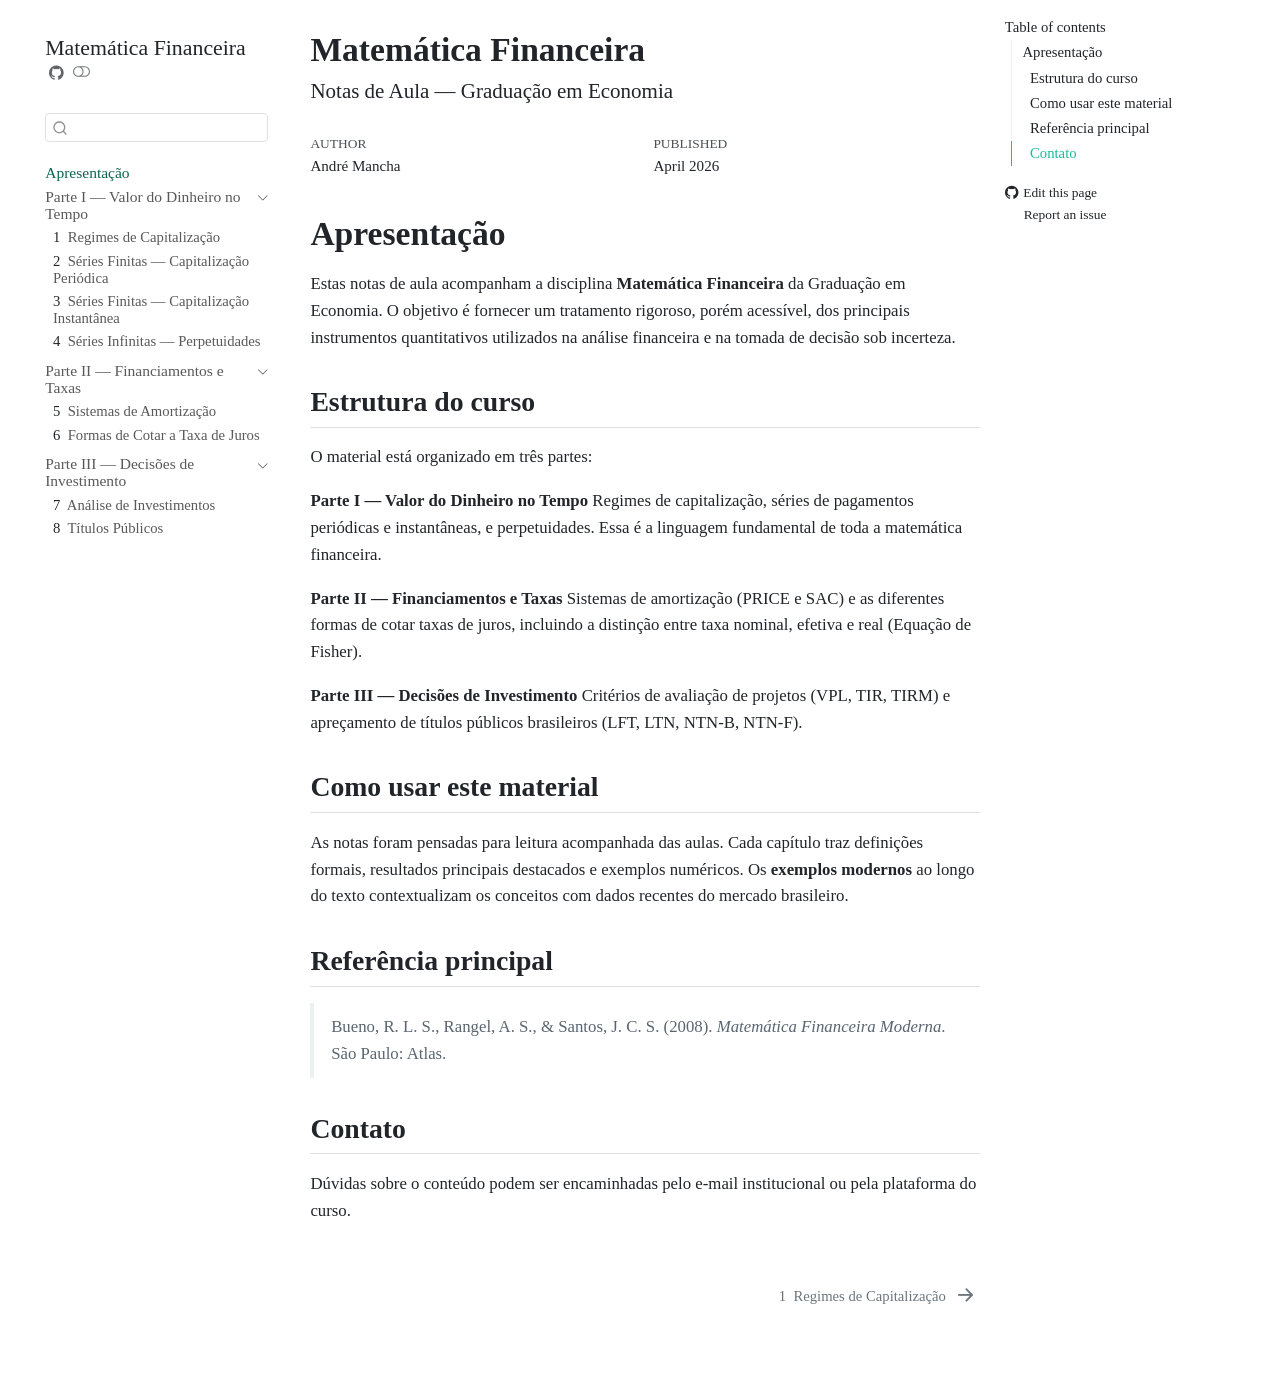
==== index.html @ 09c65462 "Built site for gh-pages" ====
<!DOCTYPE html>
<html xmlns="http://www.w3.org/1999/xhtml" lang="en" xml:lang="en"><head>

<meta charset="utf-8">
<meta name="generator" content="quarto-1.9.37">

<meta name="viewport" content="width=device-width, initial-scale=1.0, user-scalable=yes">

<meta name="author" content="André Mancha">

<title>Matemática Financeira</title>
<style>
/* Default styles provided by pandoc.
** See https://pandoc.org/MANUAL.html#variables-for-html for config info.
*/
code{white-space: pre-wrap;}
span.smallcaps{font-variant: small-caps;}
div.columns{display: flex; gap: min(4vw, 1.5em);}
div.column{flex: auto; overflow-x: auto;}
div.hanging-indent{margin-left: 1.5em; text-indent: -1.5em;}
ul.task-list{list-style: none;}
ul.task-list li input[type="checkbox"] {
  width: 0.8em;
  margin: 0 0.8em 0.2em -1em; /* quarto-specific, see https://github.com/quarto-dev/quarto-cli/issues/4556 */ 
  vertical-align: middle;
}
</style>


<script src="site_libs/quarto-nav/quarto-nav.js"></script>
<script src="site_libs/quarto-nav/headroom.min.js"></script>
<script src="site_libs/clipboard/clipboard.min.js"></script>
<script src="site_libs/quarto-search/autocomplete.umd.js"></script>
<script src="site_libs/quarto-search/fuse.min.js"></script>
<script src="site_libs/quarto-search/quarto-search.js"></script>
<meta name="quarto:offset" content="./">
<link href="./cap01.html" rel="next">
<script src="site_libs/quarto-html/quarto.js" type="module"></script>
<script src="site_libs/quarto-html/tabsets/tabsets.js" type="module"></script>
<script src="site_libs/quarto-html/popper.min.js"></script>
<script src="site_libs/quarto-html/tippy.umd.min.js"></script>
<script src="site_libs/quarto-html/anchor.min.js"></script>
<link href="site_libs/quarto-html/tippy.css" rel="stylesheet">
<link href="site_libs/quarto-html/quarto-syntax-highlighting-acf12a64177840b8d86f2d4f01b2e9fb.css" rel="stylesheet" class="quarto-color-scheme" id="quarto-text-highlighting-styles">
<link href="site_libs/quarto-html/quarto-syntax-highlighting-dark-23bbe8b5e4efc1e257f6d59dce478b08.css" rel="stylesheet" class="quarto-color-scheme quarto-color-alternate" id="quarto-text-highlighting-styles">
<link href="site_libs/quarto-html/quarto-syntax-highlighting-acf12a64177840b8d86f2d4f01b2e9fb.css" rel="stylesheet" class="quarto-color-scheme-extra" id="quarto-text-highlighting-styles">
<script src="site_libs/bootstrap/bootstrap.min.js"></script>
<link href="site_libs/bootstrap/bootstrap-icons.css" rel="stylesheet">
<link href="site_libs/bootstrap/bootstrap-5e84bfc275a11b50e0d7ebff09d618b5.min.css" rel="stylesheet" append-hash="true" class="quarto-color-scheme" id="quarto-bootstrap" data-mode="light">
<link href="site_libs/bootstrap/bootstrap-dark-033fcdf7c47ae6dba4dd670e3d8864e9.min.css" rel="stylesheet" append-hash="true" class="quarto-color-scheme quarto-color-alternate" id="quarto-bootstrap" data-mode="dark">
<link href="site_libs/bootstrap/bootstrap-5e84bfc275a11b50e0d7ebff09d618b5.min.css" rel="stylesheet" append-hash="true" class="quarto-color-scheme-extra" id="quarto-bootstrap" data-mode="light">
<script id="quarto-search-options" type="application/json">{
  "location": "sidebar",
  "copy-button": false,
  "collapse-after": 3,
  "panel-placement": "start",
  "type": "textbox",
  "limit": 50,
  "keyboard-shortcut": [
    "f",
    "/",
    "s"
  ],
  "show-item-context": false,
  "language": {
    "search-no-results-text": "No results",
    "search-matching-documents-text": "matching documents",
    "search-copy-link-title": "Copy link to search",
    "search-hide-matches-text": "Hide additional matches",
    "search-more-match-text": "more match in this document",
    "search-more-matches-text": "more matches in this document",
    "search-clear-button-title": "Clear",
    "search-text-placeholder": "",
    "search-detached-cancel-button-title": "Cancel",
    "search-submit-button-title": "Submit",
    "search-label": "Search"
  }
}</script>


</head>

<body class="nav-sidebar floating quarto-light"><script id="quarto-html-before-body" type="application/javascript">
    const toggleBodyColorMode = (bsSheetEl) => {
      const mode = bsSheetEl.getAttribute("data-mode");
      const bodyEl = window.document.querySelector("body");
      if (mode === "dark") {
        bodyEl.classList.add("quarto-dark");
        bodyEl.classList.remove("quarto-light");
      } else {
        bodyEl.classList.add("quarto-light");
        bodyEl.classList.remove("quarto-dark");
      }
    }
    const toggleBodyColorPrimary = () => {
      const bsSheetEl = window.document.querySelector("link#quarto-bootstrap:not([rel=disabled-stylesheet])");
      if (bsSheetEl) {
        toggleBodyColorMode(bsSheetEl);
      }
    }
    const setColorSchemeToggle = (alternate) => {
      const toggles = window.document.querySelectorAll('.quarto-color-scheme-toggle');
      for (let i=0; i < toggles.length; i++) {
        const toggle = toggles[i];
        if (toggle) {
          if (alternate) {
            toggle.classList.add("alternate");
          } else {
            toggle.classList.remove("alternate");
          }
        }
      }
    };
    const toggleColorMode = (alternate) => {
      // Switch the stylesheets
      const primaryStylesheets = window.document.querySelectorAll('link.quarto-color-scheme:not(.quarto-color-alternate)');
      const alternateStylesheets = window.document.querySelectorAll('link.quarto-color-scheme.quarto-color-alternate');
      manageTransitions('#quarto-margin-sidebar .nav-link', false);
      if (alternate) {
        // note: dark is layered on light, we don't disable primary!
        enableStylesheet(alternateStylesheets);
        for (const sheetNode of alternateStylesheets) {
          if (sheetNode.id === "quarto-bootstrap") {
            toggleBodyColorMode(sheetNode);
          }
        }
      } else {
        disableStylesheet(alternateStylesheets);
        enableStylesheet(primaryStylesheets)
        toggleBodyColorPrimary();
      }
      manageTransitions('#quarto-margin-sidebar .nav-link', true);
      // Switch the toggles
      setColorSchemeToggle(alternate)
      // Hack to workaround the fact that safari doesn't
      // properly recolor the scrollbar when toggling (#1455)
      if (navigator.userAgent.indexOf('Safari') > 0 && navigator.userAgent.indexOf('Chrome') == -1) {
        manageTransitions("body", false);
        window.scrollTo(0, 1);
        setTimeout(() => {
          window.scrollTo(0, 0);
          manageTransitions("body", true);
        }, 40);
      }
    }
    const disableStylesheet = (stylesheets) => {
      for (let i=0; i < stylesheets.length; i++) {
        const stylesheet = stylesheets[i];
        stylesheet.rel = 'disabled-stylesheet';
      }
    }
    const enableStylesheet = (stylesheets) => {
      for (let i=0; i < stylesheets.length; i++) {
        const stylesheet = stylesheets[i];
        if(stylesheet.rel !== 'stylesheet') { // for Chrome, which will still FOUC without this check
          stylesheet.rel = 'stylesheet';
        }
      }
    }
    const manageTransitions = (selector, allowTransitions) => {
      const els = window.document.querySelectorAll(selector);
      for (let i=0; i < els.length; i++) {
        const el = els[i];
        if (allowTransitions) {
          el.classList.remove('notransition');
        } else {
          el.classList.add('notransition');
        }
      }
    }
    const isFileUrl = () => {
      return window.location.protocol === 'file:';
    }
    const hasAlternateSentinel = () => {
      let styleSentinel = getColorSchemeSentinel();
      if (styleSentinel !== null) {
        return styleSentinel === "alternate";
      } else {
        return false;
      }
    }
    const setStyleSentinel = (alternate) => {
      const value = alternate ? "alternate" : "default";
      if (!isFileUrl()) {
        window.localStorage.setItem("quarto-color-scheme", value);
      } else {
        localAlternateSentinel = value;
      }
    }
    const getColorSchemeSentinel = () => {
      if (!isFileUrl()) {
        const storageValue = window.localStorage.getItem("quarto-color-scheme");
        return storageValue != null ? storageValue : localAlternateSentinel;
      } else {
        return localAlternateSentinel;
      }
    }
    const toggleGiscusIfUsed = (isAlternate, darkModeDefault) => {
      const baseTheme = document.querySelector('#giscus-base-theme')?.value ?? 'light';
      const alternateTheme = document.querySelector('#giscus-alt-theme')?.value ?? 'dark';
      let newTheme = '';
      if(authorPrefersDark) {
        newTheme = isAlternate ? baseTheme : alternateTheme;
      } else {
        newTheme = isAlternate ? alternateTheme : baseTheme;
      }
      const changeGiscusTheme = () => {
        // From: https://github.com/giscus/giscus/issues/336
        const sendMessage = (message) => {
          const iframe = document.querySelector('iframe.giscus-frame');
          if (!iframe) return;
          iframe.contentWindow.postMessage({ giscus: message }, 'https://giscus.app');
        }
        sendMessage({
          setConfig: {
            theme: newTheme
          }
        });
      }
      const isGiscussLoaded = window.document.querySelector('iframe.giscus-frame') !== null;
      if (isGiscussLoaded) {
        changeGiscusTheme();
      }
    };
    const authorPrefersDark = false;
    const darkModeDefault = authorPrefersDark;
      document.querySelector('link#quarto-text-highlighting-styles.quarto-color-scheme-extra').rel = 'disabled-stylesheet';
      document.querySelector('link#quarto-bootstrap.quarto-color-scheme-extra').rel = 'disabled-stylesheet';
    let localAlternateSentinel = darkModeDefault ? 'alternate' : 'default';
    // Dark / light mode switch
    window.quartoToggleColorScheme = () => {
      // Read the current dark / light value
      let toAlternate = !hasAlternateSentinel();
      toggleColorMode(toAlternate);
      setStyleSentinel(toAlternate);
      toggleGiscusIfUsed(toAlternate, darkModeDefault);
      window.dispatchEvent(new Event('resize'));
    };
    // Switch to dark mode if need be
    if (hasAlternateSentinel()) {
      toggleColorMode(true);
    } else {
      toggleColorMode(false);
    }
  </script>

<div id="quarto-search-results"></div>
  <header id="quarto-header" class="headroom fixed-top">
  <nav class="quarto-secondary-nav">
    <div class="container-fluid d-flex">
      <button type="button" class="quarto-btn-toggle btn" data-bs-toggle="collapse" role="button" data-bs-target=".quarto-sidebar-collapse-item" aria-controls="quarto-sidebar" aria-expanded="false" aria-label="Toggle sidebar navigation" onclick="if (window.quartoToggleHeadroom) { window.quartoToggleHeadroom(); }">
        <i class="bi bi-layout-text-sidebar-reverse"></i>
      </button>
        <nav class="quarto-page-breadcrumbs" aria-label="breadcrumb"><ol class="breadcrumb"><li class="breadcrumb-item"><a href="./index.html">Apresentação</a></li></ol></nav>
        <a class="flex-grow-1" role="navigation" data-bs-toggle="collapse" data-bs-target=".quarto-sidebar-collapse-item" aria-controls="quarto-sidebar" aria-expanded="false" aria-label="Toggle sidebar navigation" onclick="if (window.quartoToggleHeadroom) { window.quartoToggleHeadroom(); }">      
        </a>
      <button type="button" class="btn quarto-search-button" aria-label="Search" onclick="window.quartoOpenSearch();">
        <i class="bi bi-search"></i>
      </button>
    </div>
  </nav>
</header>
<!-- content -->
<div id="quarto-content" class="quarto-container page-columns page-rows-contents page-layout-article">
<!-- sidebar -->
  <nav id="quarto-sidebar" class="sidebar collapse collapse-horizontal quarto-sidebar-collapse-item sidebar-navigation floating overflow-auto">
    <div class="pt-lg-2 mt-2 text-left sidebar-header">
    <div class="sidebar-title mb-0 py-0">
      <a href="./">Matemática Financeira</a> 
        <div class="sidebar-tools-main">
    <a href="https://github.com/andre-mancha/MatFin" title="Source Code" class="quarto-navigation-tool px-1" aria-label="Source Code"><i class="bi bi-github"></i></a>
  <a href="" class="quarto-color-scheme-toggle quarto-navigation-tool  px-1" onclick="window.quartoToggleColorScheme(); return false;" title="Toggle dark mode"><i class="bi"></i></a>
</div>
    </div>
      </div>
        <div class="mt-2 flex-shrink-0 align-items-center">
        <div class="sidebar-search">
        <div id="quarto-search" class="" title="Search"></div>
        </div>
        </div>
    <div class="sidebar-menu-container"> 
    <ul class="list-unstyled mt-1">
        <li class="sidebar-item">
  <div class="sidebar-item-container"> 
  <a href="./index.html" class="sidebar-item-text sidebar-link active">
 <span class="menu-text">Apresentação</span></a>
  </div>
</li>
        <li class="sidebar-item sidebar-item-section">
      <div class="sidebar-item-container"> 
            <a class="sidebar-item-text sidebar-link text-start" data-bs-toggle="collapse" data-bs-target="#quarto-sidebar-section-1" role="navigation" aria-expanded="true">
 <span class="menu-text">Parte I — Valor do Dinheiro no Tempo</span></a>
          <a class="sidebar-item-toggle text-start" data-bs-toggle="collapse" data-bs-target="#quarto-sidebar-section-1" role="navigation" aria-expanded="true" aria-label="Toggle section">
            <i class="bi bi-chevron-right ms-2"></i>
          </a> 
      </div>
      <ul id="quarto-sidebar-section-1" class="collapse list-unstyled sidebar-section depth1 show">  
          <li class="sidebar-item">
  <div class="sidebar-item-container"> 
  <a href="./cap01.html" class="sidebar-item-text sidebar-link">
 <span class="menu-text"><span class="chapter-number">1</span>&nbsp; <span class="chapter-title">Regimes de Capitalização</span></span></a>
  </div>
</li>
          <li class="sidebar-item">
  <div class="sidebar-item-container"> 
  <a href="./cap02.html" class="sidebar-item-text sidebar-link">
 <span class="menu-text"><span class="chapter-number">2</span>&nbsp; <span class="chapter-title">Séries Finitas — Capitalização Periódica</span></span></a>
  </div>
</li>
          <li class="sidebar-item">
  <div class="sidebar-item-container"> 
  <a href="./cap03.html" class="sidebar-item-text sidebar-link">
 <span class="menu-text"><span class="chapter-number">3</span>&nbsp; <span class="chapter-title">Séries Finitas — Capitalização Instantânea</span></span></a>
  </div>
</li>
          <li class="sidebar-item">
  <div class="sidebar-item-container"> 
  <a href="./cap04.html" class="sidebar-item-text sidebar-link">
 <span class="menu-text"><span class="chapter-number">4</span>&nbsp; <span class="chapter-title">Séries Infinitas — Perpetuidades</span></span></a>
  </div>
</li>
      </ul>
  </li>
        <li class="sidebar-item sidebar-item-section">
      <div class="sidebar-item-container"> 
            <a class="sidebar-item-text sidebar-link text-start" data-bs-toggle="collapse" data-bs-target="#quarto-sidebar-section-2" role="navigation" aria-expanded="true">
 <span class="menu-text">Parte II — Financiamentos e Taxas</span></a>
          <a class="sidebar-item-toggle text-start" data-bs-toggle="collapse" data-bs-target="#quarto-sidebar-section-2" role="navigation" aria-expanded="true" aria-label="Toggle section">
            <i class="bi bi-chevron-right ms-2"></i>
          </a> 
      </div>
      <ul id="quarto-sidebar-section-2" class="collapse list-unstyled sidebar-section depth1 show">  
          <li class="sidebar-item">
  <div class="sidebar-item-container"> 
  <a href="./cap05.html" class="sidebar-item-text sidebar-link">
 <span class="menu-text"><span class="chapter-number">5</span>&nbsp; <span class="chapter-title">Sistemas de Amortização</span></span></a>
  </div>
</li>
          <li class="sidebar-item">
  <div class="sidebar-item-container"> 
  <a href="./cap06.html" class="sidebar-item-text sidebar-link">
 <span class="menu-text"><span class="chapter-number">6</span>&nbsp; <span class="chapter-title">Formas de Cotar a Taxa de Juros</span></span></a>
  </div>
</li>
      </ul>
  </li>
        <li class="sidebar-item sidebar-item-section">
      <div class="sidebar-item-container"> 
            <a class="sidebar-item-text sidebar-link text-start" data-bs-toggle="collapse" data-bs-target="#quarto-sidebar-section-3" role="navigation" aria-expanded="true">
 <span class="menu-text">Parte III — Decisões de Investimento</span></a>
          <a class="sidebar-item-toggle text-start" data-bs-toggle="collapse" data-bs-target="#quarto-sidebar-section-3" role="navigation" aria-expanded="true" aria-label="Toggle section">
            <i class="bi bi-chevron-right ms-2"></i>
          </a> 
      </div>
      <ul id="quarto-sidebar-section-3" class="collapse list-unstyled sidebar-section depth1 show">  
          <li class="sidebar-item">
  <div class="sidebar-item-container"> 
  <a href="./cap07.html" class="sidebar-item-text sidebar-link">
 <span class="menu-text"><span class="chapter-number">7</span>&nbsp; <span class="chapter-title">Análise de Investimentos</span></span></a>
  </div>
</li>
          <li class="sidebar-item">
  <div class="sidebar-item-container"> 
  <a href="./cap08.html" class="sidebar-item-text sidebar-link">
 <span class="menu-text"><span class="chapter-number">8</span>&nbsp; <span class="chapter-title">Títulos Públicos</span></span></a>
  </div>
</li>
      </ul>
  </li>
    </ul>
    </div>
</nav>
<div id="quarto-sidebar-glass" class="quarto-sidebar-collapse-item" data-bs-toggle="collapse" data-bs-target=".quarto-sidebar-collapse-item"></div>
<!-- margin-sidebar -->
    <div id="quarto-margin-sidebar" class="sidebar margin-sidebar">
        <nav id="TOC" role="doc-toc" class="toc-active">
    <h2 id="toc-title">Table of contents</h2>
   
  <ul>
  <li><a href="#apresentação" id="toc-apresentação" class="nav-link active" data-scroll-target="#apresentação">Apresentação</a>
  <ul class="collapse">
  <li><a href="#estrutura-do-curso" id="toc-estrutura-do-curso" class="nav-link" data-scroll-target="#estrutura-do-curso">Estrutura do curso</a></li>
  <li><a href="#como-usar-este-material" id="toc-como-usar-este-material" class="nav-link" data-scroll-target="#como-usar-este-material">Como usar este material</a></li>
  <li><a href="#referência-principal" id="toc-referência-principal" class="nav-link" data-scroll-target="#referência-principal">Referência principal</a></li>
  <li><a href="#contato" id="toc-contato" class="nav-link" data-scroll-target="#contato">Contato</a></li>
  </ul></li>
  </ul>
<div class="toc-actions"><ul><li><a href="https://github.com/andre-mancha/MatFin/edit/main/index.qmd" class="toc-action"><i class="bi bi-github"></i>Edit this page</a></li><li><a href="https://github.com/andre-mancha/MatFin/issues/new" class="toc-action"><i class="bi empty"></i>Report an issue</a></li></ul></div></nav>
    </div>
<!-- main -->
<main class="content" id="quarto-document-content">


<header id="title-block-header" class="quarto-title-block default">
<div class="quarto-title">
<h1 class="title">Matemática Financeira</h1>
<p class="subtitle lead">Notas de Aula — Graduação em Economia</p>
</div>



<div class="quarto-title-meta">

    <div>
    <div class="quarto-title-meta-heading">Author</div>
    <div class="quarto-title-meta-contents">
             <p>André Mancha </p>
          </div>
  </div>
    
    <div>
    <div class="quarto-title-meta-heading">Published</div>
    <div class="quarto-title-meta-contents">
      <p class="date">April 2026</p>
    </div>
  </div>
  
    
  </div>
  


</header>


<section id="apresentação" class="level1 unnumbered">
<h1 class="unnumbered">Apresentação</h1>
<p>Estas notas de aula acompanham a disciplina <strong>Matemática Financeira</strong> da Graduação em Economia. O objetivo é fornecer um tratamento rigoroso, porém acessível, dos principais instrumentos quantitativos utilizados na análise financeira e na tomada de decisão sob incerteza.</p>
<section id="estrutura-do-curso" class="level2">
<h2 class="anchored" data-anchor-id="estrutura-do-curso">Estrutura do curso</h2>
<p>O material está organizado em três partes:</p>
<p><strong>Parte I — Valor do Dinheiro no Tempo</strong> Regimes de capitalização, séries de pagamentos periódicas e instantâneas, e perpetuidades. Essa é a linguagem fundamental de toda a matemática financeira.</p>
<p><strong>Parte II — Financiamentos e Taxas</strong> Sistemas de amortização (PRICE e SAC) e as diferentes formas de cotar taxas de juros, incluindo a distinção entre taxa nominal, efetiva e real (Equação de Fisher).</p>
<p><strong>Parte III — Decisões de Investimento</strong> Critérios de avaliação de projetos (VPL, TIR, TIRM) e apreçamento de títulos públicos brasileiros (LFT, LTN, NTN-B, NTN-F).</p>
</section>
<section id="como-usar-este-material" class="level2">
<h2 class="anchored" data-anchor-id="como-usar-este-material">Como usar este material</h2>
<p>As notas foram pensadas para leitura acompanhada das aulas. Cada capítulo traz definições formais, resultados principais destacados e exemplos numéricos. Os <strong>exemplos modernos</strong> ao longo do texto contextualizam os conceitos com dados recentes do mercado brasileiro.</p>
</section>
<section id="referência-principal" class="level2">
<h2 class="anchored" data-anchor-id="referência-principal">Referência principal</h2>
<blockquote class="blockquote">
<p>Bueno, R. L. S., Rangel, A. S., &amp; Santos, J. C. S. (2008). <em>Matemática Financeira Moderna</em>. São Paulo: Atlas.</p>
</blockquote>
</section>
<section id="contato" class="level2">
<h2 class="anchored" data-anchor-id="contato">Contato</h2>
<p>Dúvidas sobre o conteúdo podem ser encaminhadas pelo e-mail institucional ou pela plataforma do curso.</p>


</section>
</section>

</main> <!-- /main -->
<script id="quarto-html-after-body" type="application/javascript">
  window.document.addEventListener("DOMContentLoaded", function (event) {
    // Ensure there is a toggle, if there isn't float one in the top right
    if (window.document.querySelector('.quarto-color-scheme-toggle') === null) {
      const a = window.document.createElement('a');
      a.classList.add('top-right');
      a.classList.add('quarto-color-scheme-toggle');
      a.href = "";
      a.onclick = function() { try { window.quartoToggleColorScheme(); } catch {} return false; };
      const i = window.document.createElement("i");
      i.classList.add('bi');
      a.appendChild(i);
      window.document.body.appendChild(a);
    }
    setColorSchemeToggle(hasAlternateSentinel())
    const icon = "";
    const anchorJS = new window.AnchorJS();
    anchorJS.options = {
      placement: 'right',
      icon: icon
    };
    anchorJS.add('.anchored');
    const isCodeAnnotation = (el) => {
      for (const clz of el.classList) {
        if (clz.startsWith('code-annotation-')) {                     
          return true;
        }
      }
      return false;
    }
    const onCopySuccess = function(e) {
      // button target
      const button = e.trigger;
      // don't keep focus
      button.blur();
      // flash "checked"
      button.classList.add('code-copy-button-checked');
      var currentTitle = button.getAttribute("title");
      button.setAttribute("title", "Copied!");
      let tooltip;
      if (window.bootstrap) {
        button.setAttribute("data-bs-toggle", "tooltip");
        button.setAttribute("data-bs-placement", "left");
        button.setAttribute("data-bs-title", "Copied!");
        tooltip = new bootstrap.Tooltip(button, 
          { trigger: "manual", 
            customClass: "code-copy-button-tooltip",
            offset: [0, -8]});
        tooltip.show();    
      }
      setTimeout(function() {
        if (tooltip) {
          tooltip.hide();
          button.removeAttribute("data-bs-title");
          button.removeAttribute("data-bs-toggle");
          button.removeAttribute("data-bs-placement");
        }
        button.setAttribute("title", currentTitle);
        button.classList.remove('code-copy-button-checked');
      }, 1000);
      // clear code selection
      e.clearSelection();
    }
    const getTextToCopy = function(trigger) {
      const outerScaffold = trigger.parentElement.cloneNode(true);
      const codeEl = outerScaffold.querySelector('code');
      for (const childEl of codeEl.children) {
        if (isCodeAnnotation(childEl)) {
          childEl.remove();
        }
      }
      return codeEl.innerText;
    }
    const clipboard = new window.ClipboardJS('.code-copy-button:not([data-in-quarto-modal])', {
      text: getTextToCopy
    });
    clipboard.on('success', onCopySuccess);
    if (window.document.getElementById('quarto-embedded-source-code-modal')) {
      const clipboardModal = new window.ClipboardJS('.code-copy-button[data-in-quarto-modal]', {
        text: getTextToCopy,
        container: window.document.getElementById('quarto-embedded-source-code-modal')
      });
      clipboardModal.on('success', onCopySuccess);
    }
      var localhostRegex = new RegExp(/^(?:http|https):\/\/localhost\:?[0-9]*\//);
      var mailtoRegex = new RegExp(/^mailto:/);
        var filterRegex = new RegExp('/' + window.location.host + '/');
      var isInternal = (href) => {
          return filterRegex.test(href) || localhostRegex.test(href) || mailtoRegex.test(href);
      }
      // Inspect non-navigation links and adorn them if external
     var links = window.document.querySelectorAll('a[href]:not(.nav-link):not(.navbar-brand):not(.toc-action):not(.sidebar-link):not(.sidebar-item-toggle):not(.pagination-link):not(.no-external):not([aria-hidden]):not(.dropdown-item):not(.quarto-navigation-tool):not(.about-link)');
      for (var i=0; i<links.length; i++) {
        const link = links[i];
        if (!isInternal(link.href)) {
          // undo the damage that might have been done by quarto-nav.js in the case of
          // links that we want to consider external
          if (link.dataset.originalHref !== undefined) {
            link.href = link.dataset.originalHref;
          }
        }
      }
    function tippyHover(el, contentFn, onTriggerFn, onUntriggerFn) {
      const config = {
        allowHTML: true,
        maxWidth: 500,
        delay: 100,
        arrow: false,
        appendTo: function(el) {
            return el.parentElement;
        },
        interactive: true,
        interactiveBorder: 10,
        theme: 'quarto',
        placement: 'bottom-start',
      };
      if (contentFn) {
        config.content = contentFn;
      }
      if (onTriggerFn) {
        config.onTrigger = onTriggerFn;
      }
      if (onUntriggerFn) {
        config.onUntrigger = onUntriggerFn;
      }
      window.tippy(el, config); 
    }
    const noterefs = window.document.querySelectorAll('a[role="doc-noteref"]');
    for (var i=0; i<noterefs.length; i++) {
      const ref = noterefs[i];
      tippyHover(ref, function() {
        // use id or data attribute instead here
        let href = ref.getAttribute('data-footnote-href') || ref.getAttribute('href');
        try { href = new URL(href).hash; } catch {}
        const id = href.replace(/^#\/?/, "");
        const note = window.document.getElementById(id);
        if (note) {
          return note.innerHTML;
        } else {
          return "";
        }
      });
    }
    const xrefs = window.document.querySelectorAll('a.quarto-xref');
    const processXRef = (id, note) => {
      // Strip column container classes
      const stripColumnClz = (el) => {
        el.classList.remove("page-full", "page-columns");
        if (el.children) {
          for (const child of el.children) {
            stripColumnClz(child);
          }
        }
      }
      stripColumnClz(note)
      if (id === null || id.startsWith('sec-')) {
        // Special case sections, only their first couple elements
        const container = document.createElement("div");
        if (note.children && note.children.length > 2) {
          container.appendChild(note.children[0].cloneNode(true));
          for (let i = 1; i < note.children.length; i++) {
            const child = note.children[i];
            if (child.tagName === "P" && child.innerText === "") {
              continue;
            } else {
              container.appendChild(child.cloneNode(true));
              break;
            }
          }
          if (window.Quarto?.typesetMath) {
            window.Quarto.typesetMath(container);
          }
          return container.innerHTML
        } else {
          if (window.Quarto?.typesetMath) {
            window.Quarto.typesetMath(note);
          }
          return note.innerHTML;
        }
      } else {
        // Remove any anchor links if they are present
        const anchorLink = note.querySelector('a.anchorjs-link');
        if (anchorLink) {
          anchorLink.remove();
        }
        if (window.Quarto?.typesetMath) {
          window.Quarto.typesetMath(note);
        }
        if (note.classList.contains("callout")) {
          return note.outerHTML;
        } else {
          return note.innerHTML;
        }
      }
    }
    for (var i=0; i<xrefs.length; i++) {
      const xref = xrefs[i];
      tippyHover(xref, undefined, function(instance) {
        instance.disable();
        let url = xref.getAttribute('href');
        let hash = undefined; 
        if (url.startsWith('#')) {
          hash = url;
        } else {
          try { hash = new URL(url).hash; } catch {}
        }
        if (hash) {
          const id = hash.replace(/^#\/?/, "");
          const note = window.document.getElementById(id);
          if (note !== null) {
            try {
              const html = processXRef(id, note.cloneNode(true));
              instance.setContent(html);
            } finally {
              instance.enable();
              instance.show();
            }
          } else {
            // See if we can fetch this
            fetch(url.split('#')[0])
            .then(res => res.text())
            .then(html => {
              const parser = new DOMParser();
              const htmlDoc = parser.parseFromString(html, "text/html");
              const note = htmlDoc.getElementById(id);
              if (note !== null) {
                const html = processXRef(id, note);
                instance.setContent(html);
              } 
            }).finally(() => {
              instance.enable();
              instance.show();
            });
          }
        } else {
          // See if we can fetch a full url (with no hash to target)
          // This is a special case and we should probably do some content thinning / targeting
          fetch(url)
          .then(res => res.text())
          .then(html => {
            const parser = new DOMParser();
            const htmlDoc = parser.parseFromString(html, "text/html");
            const note = htmlDoc.querySelector('main.content');
            if (note !== null) {
              // This should only happen for chapter cross references
              // (since there is no id in the URL)
              // remove the first header
              if (note.children.length > 0 && note.children[0].tagName === "HEADER") {
                note.children[0].remove();
              }
              const html = processXRef(null, note);
              instance.setContent(html);
            } 
          }).finally(() => {
            instance.enable();
            instance.show();
          });
        }
      }, function(instance) {
      });
    }
        let selectedAnnoteEl;
        const selectorForAnnotation = ( cell, annotation) => {
          let cellAttr = 'data-code-cell="' + cell + '"';
          let lineAttr = 'data-code-annotation="' +  annotation + '"';
          const selector = 'span[' + cellAttr + '][' + lineAttr + ']';
          return selector;
        }
        const selectCodeLines = (annoteEl) => {
          const doc = window.document;
          const targetCell = annoteEl.getAttribute("data-target-cell");
          const targetAnnotation = annoteEl.getAttribute("data-target-annotation");
          const annoteSpan = window.document.querySelector(selectorForAnnotation(targetCell, targetAnnotation));
          const lines = annoteSpan.getAttribute("data-code-lines").split(",");
          const lineIds = lines.map((line) => {
            return targetCell + "-" + line;
          })
          let top = null;
          let height = null;
          let parent = null;
          if (lineIds.length > 0) {
              //compute the position of the single el (top and bottom and make a div)
              const el = window.document.getElementById(lineIds[0]);
              top = el.offsetTop;
              height = el.offsetHeight;
              parent = el.parentElement.parentElement;
            if (lineIds.length > 1) {
              const lastEl = window.document.getElementById(lineIds[lineIds.length - 1]);
              const bottom = lastEl.offsetTop + lastEl.offsetHeight;
              height = bottom - top;
            }
            if (top !== null && height !== null && parent !== null) {
              // cook up a div (if necessary) and position it 
              let div = window.document.getElementById("code-annotation-line-highlight");
              if (div === null) {
                div = window.document.createElement("div");
                div.setAttribute("id", "code-annotation-line-highlight");
                div.style.position = 'absolute';
                parent.appendChild(div);
              }
              div.style.top = top - 2 + "px";
              div.style.height = height + 4 + "px";
              div.style.left = 0;
              let gutterDiv = window.document.getElementById("code-annotation-line-highlight-gutter");
              if (gutterDiv === null) {
                gutterDiv = window.document.createElement("div");
                gutterDiv.setAttribute("id", "code-annotation-line-highlight-gutter");
                gutterDiv.style.position = 'absolute';
                const codeCell = window.document.getElementById(targetCell);
                const gutter = codeCell.querySelector('.code-annotation-gutter');
                gutter.appendChild(gutterDiv);
              }
              gutterDiv.style.top = top - 2 + "px";
              gutterDiv.style.height = height + 4 + "px";
            }
            selectedAnnoteEl = annoteEl;
          }
        };
        const unselectCodeLines = () => {
          const elementsIds = ["code-annotation-line-highlight", "code-annotation-line-highlight-gutter"];
          elementsIds.forEach((elId) => {
            const div = window.document.getElementById(elId);
            if (div) {
              div.remove();
            }
          });
          selectedAnnoteEl = undefined;
        };
          // Handle positioning of the toggle
      window.addEventListener(
        "resize",
        throttle(() => {
          elRect = undefined;
          if (selectedAnnoteEl) {
            selectCodeLines(selectedAnnoteEl);
          }
        }, 10)
      );
      function throttle(fn, ms) {
      let throttle = false;
      let timer;
        return (...args) => {
          if(!throttle) { // first call gets through
              fn.apply(this, args);
              throttle = true;
          } else { // all the others get throttled
              if(timer) clearTimeout(timer); // cancel #2
              timer = setTimeout(() => {
                fn.apply(this, args);
                timer = throttle = false;
              }, ms);
          }
        };
      }
        // Attach click handler to the DT
        const annoteDls = window.document.querySelectorAll('dt[data-target-cell]');
        for (const annoteDlNode of annoteDls) {
          annoteDlNode.addEventListener('click', (event) => {
            const clickedEl = event.target;
            if (clickedEl !== selectedAnnoteEl) {
              unselectCodeLines();
              const activeEl = window.document.querySelector('dt[data-target-cell].code-annotation-active');
              if (activeEl) {
                activeEl.classList.remove('code-annotation-active');
              }
              selectCodeLines(clickedEl);
              clickedEl.classList.add('code-annotation-active');
            } else {
              // Unselect the line
              unselectCodeLines();
              clickedEl.classList.remove('code-annotation-active');
            }
          });
        }
    const findCites = (el) => {
      const parentEl = el.parentElement;
      if (parentEl) {
        const cites = parentEl.dataset.cites;
        if (cites) {
          return {
            el,
            cites: cites.split(' ')
          };
        } else {
          return findCites(el.parentElement)
        }
      } else {
        return undefined;
      }
    };
    var bibliorefs = window.document.querySelectorAll('a[role="doc-biblioref"]');
    for (var i=0; i<bibliorefs.length; i++) {
      const ref = bibliorefs[i];
      const citeInfo = findCites(ref);
      if (citeInfo) {
        tippyHover(citeInfo.el, function() {
          var popup = window.document.createElement('div');
          citeInfo.cites.forEach(function(cite) {
            var citeDiv = window.document.createElement('div');
            citeDiv.classList.add('hanging-indent');
            citeDiv.classList.add('csl-entry');
            var biblioDiv = window.document.getElementById('ref-' + cite);
            if (biblioDiv) {
              citeDiv.innerHTML = biblioDiv.innerHTML;
            }
            popup.appendChild(citeDiv);
          });
          return popup.innerHTML;
        });
      }
    }
  });
  </script>
<nav class="page-navigation">
  <div class="nav-page nav-page-previous">
  </div>
  <div class="nav-page nav-page-next">
      <a href="./cap01.html" class="pagination-link" aria-label="Regimes de Capitalização">
        <span class="nav-page-text"><span class="chapter-number">1</span>&nbsp; <span class="chapter-title">Regimes de Capitalização</span></span> <i class="bi bi-arrow-right-short"></i>
      </a>
  </div>
</nav>
</div> <!-- /content -->




<footer class="footer"><div class="nav-footer"><div class="nav-footer-center"><div class="toc-actions d-sm-block d-md-none"><ul><li><a href="https://github.com/andre-mancha/MatFin/edit/main/index.qmd" class="toc-action"><i class="bi bi-github"></i>Edit this page</a></li><li><a href="https://github.com/andre-mancha/MatFin/issues/new" class="toc-action"><i class="bi empty"></i>Report an issue</a></li></ul></div></div></div></footer></body></html>
---- site_libs/quarto-html/tippy.css ----
.tippy-box[data-animation=fade][data-state=hidden]{opacity:0}[data-tippy-root]{max-width:calc(100vw - 10px)}.tippy-box{position:relative;background-color:#333;color:#fff;border-radius:4px;font-size:14px;line-height:1.4;white-space:normal;outline:0;transition-property:transform,visibility,opacity}.tippy-box[data-placement^=top]>.tippy-arrow{bottom:0}.tippy-box[data-placement^=top]>.tippy-arrow:before{bottom:-7px;left:0;border-width:8px 8px 0;border-top-color:initial;transform-origin:center top}.tippy-box[data-placement^=bottom]>.tippy-arrow{top:0}.tippy-box[data-placement^=bottom]>.tippy-arrow:before{top:-7px;left:0;border-width:0 8px 8px;border-bottom-color:initial;transform-origin:center bottom}.tippy-box[data-placement^=left]>.tippy-arrow{right:0}.tippy-box[data-placement^=left]>.tippy-arrow:before{border-width:8px 0 8px 8px;border-left-color:initial;right:-7px;transform-origin:center left}.tippy-box[data-placement^=right]>.tippy-arrow{left:0}.tippy-box[data-placement^=right]>.tippy-arrow:before{left:-7px;border-width:8px 8px 8px 0;border-right-color:initial;transform-origin:center right}.tippy-box[data-inertia][data-state=visible]{transition-timing-function:cubic-bezier(.54,1.5,.38,1.11)}.tippy-arrow{width:16px;height:16px;color:#333}.tippy-arrow:before{content:"";position:absolute;border-color:transparent;border-style:solid}.tippy-content{position:relative;padding:5px 9px;z-index:1}
---- site_libs/quarto-html/quarto-syntax-highlighting-acf12a64177840b8d86f2d4f01b2e9fb.css ----
/* quarto syntax highlight colors */
:root {
  --quarto-hl-al-color: #ff5555;
  --quarto-hl-an-color: #6a737d;
  --quarto-hl-at-color: #d73a49;
  --quarto-hl-bn-color: #005cc5;
  --quarto-hl-bu-color: #d73a49;
  --quarto-hl-ch-color: #032f62;
  --quarto-hl-co-color: #6a737d;
  --quarto-hl-cv-color: #6a737d;
  --quarto-hl-cn-color: #005cc5;
  --quarto-hl-cf-color: #d73a49;
  --quarto-hl-dt-color: #d73a49;
  --quarto-hl-dv-color: #005cc5;
  --quarto-hl-do-color: #6a737d;
  --quarto-hl-er-color: #ff5555;
  --quarto-hl-ex-color: #d73a49;
  --quarto-hl-fl-color: #005cc5;
  --quarto-hl-fu-color: #6f42c1;
  --quarto-hl-im-color: #032f62;
  --quarto-hl-in-color: #6a737d;
  --quarto-hl-kw-color: #d73a49;
  --quarto-hl-op-color: #24292e;
  --quarto-hl-pp-color: #d73a49;
  --quarto-hl-re-color: #6a737d;
  --quarto-hl-sc-color: #005cc5;
  --quarto-hl-ss-color: #032f62;
  --quarto-hl-st-color: #032f62;
  --quarto-hl-va-color: #e36209;
  --quarto-hl-vs-color: #032f62;
  --quarto-hl-wa-color: #ff5555;
}

/* other quarto variables */
:root {
  --quarto-font-monospace: SFMono-Regular, Menlo, Monaco, Consolas, "Liberation Mono", "Courier New", monospace;
}

/* syntax highlight based on Pandoc's rules */
pre > code.sourceCode > span {
  color: #24292e;
}

code.sourceCode > span {
  color: #24292e;
}

div.sourceCode,
div.sourceCode pre.sourceCode {
  color: #24292e;
}

/* Normal */
code span {
  color: #24292e;
}

/* Alert */
code span.al {
  font-weight: bold;
  color: #ff5555;
}

/* Annotation */
code span.an {
  color: #6a737d;
}

/* Attribute */
code span.at {
  color: #d73a49;
}

/* BaseN */
code span.bn {
  color: #005cc5;
}

/* BuiltIn */
code span.bu {
  color: #d73a49;
}

/* ControlFlow */
code span.cf {
  color: #d73a49;
}

/* Char */
code span.ch {
  color: #032f62;
}

/* Constant */
code span.cn {
  color: #005cc5;
}

/* Comment */
code span.co {
  color: #6a737d;
}

/* CommentVar */
code span.cv {
  color: #6a737d;
}

/* Documentation */
code span.do {
  color: #6a737d;
}

/* DataType */
code span.dt {
  color: #d73a49;
}

/* DecVal */
code span.dv {
  color: #005cc5;
}

/* Error */
code span.er {
  color: #ff5555;
  text-decoration: underline;
}

/* Extension */
code span.ex {
  font-weight: bold;
  color: #d73a49;
}

/* Float */
code span.fl {
  color: #005cc5;
}

/* Function */
code span.fu {
  color: #6f42c1;
}

/* Import */
code span.im {
  color: #032f62;
}

/* Information */
code span.in {
  color: #6a737d;
}

/* Keyword */
code span.kw {
  color: #d73a49;
}

/* Operator */
code span.op {
  color: #24292e;
}

/* Preprocessor */
code span.pp {
  color: #d73a49;
}

/* RegionMarker */
code span.re {
  color: #6a737d;
}

/* SpecialChar */
code span.sc {
  color: #005cc5;
}

/* SpecialString */
code span.ss {
  color: #032f62;
}

/* String */
code span.st {
  color: #032f62;
}

/* Variable */
code span.va {
  color: #e36209;
}

/* VerbatimString */
code span.vs {
  color: #032f62;
}

/* Warning */
code span.wa {
  color: #ff5555;
}

.prevent-inlining {
  content: "</";
}

/*# sourceMappingURL=e41d78b1f7017e44483b7fefd7a010af.css.map */
---- site_libs/quarto-html/quarto-syntax-highlighting-dark-23bbe8b5e4efc1e257f6d59dce478b08.css ----
/* quarto syntax highlight colors */
:root {
  --quarto-hl-al-color: #ff5555;
  --quarto-hl-an-color: #6a737d;
  --quarto-hl-at-color: #f97583;
  --quarto-hl-bn-color: #79b8ff;
  --quarto-hl-bu-color: #f97583;
  --quarto-hl-ch-color: #9ecbff;
  --quarto-hl-co-color: #6a737d;
  --quarto-hl-cv-color: #6a737d;
  --quarto-hl-cn-color: #79b8ff;
  --quarto-hl-cf-color: #f97583;
  --quarto-hl-dt-color: #f97583;
  --quarto-hl-dv-color: #79b8ff;
  --quarto-hl-do-color: #6a737d;
  --quarto-hl-er-color: #ff5555;
  --quarto-hl-ex-color: #f97583;
  --quarto-hl-fl-color: #79b8ff;
  --quarto-hl-fu-color: #b392f0;
  --quarto-hl-im-color: #9ecbff;
  --quarto-hl-in-color: #6a737d;
  --quarto-hl-kw-color: #f97583;
  --quarto-hl-op-color: #e1e4e8;
  --quarto-hl-pp-color: #f97583;
  --quarto-hl-re-color: #6a737d;
  --quarto-hl-sc-color: #79b8ff;
  --quarto-hl-ss-color: #9ecbff;
  --quarto-hl-st-color: #9ecbff;
  --quarto-hl-va-color: #ffab70;
  --quarto-hl-vs-color: #9ecbff;
  --quarto-hl-wa-color: #ff5555;
}

/* other quarto variables */
:root {
  --quarto-font-monospace: SFMono-Regular, Menlo, Monaco, Consolas, "Liberation Mono", "Courier New", monospace;
}

/* syntax highlight based on Pandoc's rules */
pre > code.sourceCode > span {
  color: #e1e4e8;
}

code.sourceCode > span {
  color: #e1e4e8;
}

div.sourceCode,
div.sourceCode pre.sourceCode {
  color: #e1e4e8;
}

/* Normal */
code span {
  color: #e1e4e8;
}

/* Alert */
code span.al {
  font-weight: bold;
  color: #ff5555;
}

/* Annotation */
code span.an {
  color: #6a737d;
}

/* Attribute */
code span.at {
  color: #f97583;
}

/* BaseN */
code span.bn {
  color: #79b8ff;
}

/* BuiltIn */
code span.bu {
  color: #f97583;
}

/* ControlFlow */
code span.cf {
  color: #f97583;
}

/* Char */
code span.ch {
  color: #9ecbff;
}

/* Constant */
code span.cn {
  color: #79b8ff;
}

/* Comment */
code span.co {
  color: #6a737d;
}

/* CommentVar */
code span.cv {
  color: #6a737d;
}

/* Documentation */
code span.do {
  color: #6a737d;
}

/* DataType */
code span.dt {
  color: #f97583;
}

/* DecVal */
code span.dv {
  color: #79b8ff;
}

/* Error */
code span.er {
  color: #ff5555;
  text-decoration: underline;
}

/* Extension */
code span.ex {
  font-weight: bold;
  color: #f97583;
}

/* Float */
code span.fl {
  color: #79b8ff;
}

/* Function */
code span.fu {
  color: #b392f0;
}

/* Import */
code span.im {
  color: #9ecbff;
}

/* Information */
code span.in {
  color: #6a737d;
}

/* Keyword */
code span.kw {
  color: #f97583;
}

/* Operator */
code span.op {
  color: #e1e4e8;
}

/* Preprocessor */
code span.pp {
  color: #f97583;
}

/* RegionMarker */
code span.re {
  color: #6a737d;
}

/* SpecialChar */
code span.sc {
  color: #79b8ff;
}

/* SpecialString */
code span.ss {
  color: #9ecbff;
}

/* String */
code span.st {
  color: #9ecbff;
}

/* Variable */
code span.va {
  color: #ffab70;
}

/* VerbatimString */
code span.vs {
  color: #9ecbff;
}

/* Warning */
code span.wa {
  color: #ff5555;
}

.prevent-inlining {
  content: "</";
}

/*# sourceMappingURL=b00767bec02007a677807bfaa6c38317.css.map */
---- site_libs/quarto-html/quarto-syntax-highlighting-acf12a64177840b8d86f2d4f01b2e9fb.css ----
/* quarto syntax highlight colors */
:root {
  --quarto-hl-al-color: #ff5555;
  --quarto-hl-an-color: #6a737d;
  --quarto-hl-at-color: #d73a49;
  --quarto-hl-bn-color: #005cc5;
  --quarto-hl-bu-color: #d73a49;
  --quarto-hl-ch-color: #032f62;
  --quarto-hl-co-color: #6a737d;
  --quarto-hl-cv-color: #6a737d;
  --quarto-hl-cn-color: #005cc5;
  --quarto-hl-cf-color: #d73a49;
  --quarto-hl-dt-color: #d73a49;
  --quarto-hl-dv-color: #005cc5;
  --quarto-hl-do-color: #6a737d;
  --quarto-hl-er-color: #ff5555;
  --quarto-hl-ex-color: #d73a49;
  --quarto-hl-fl-color: #005cc5;
  --quarto-hl-fu-color: #6f42c1;
  --quarto-hl-im-color: #032f62;
  --quarto-hl-in-color: #6a737d;
  --quarto-hl-kw-color: #d73a49;
  --quarto-hl-op-color: #24292e;
  --quarto-hl-pp-color: #d73a49;
  --quarto-hl-re-color: #6a737d;
  --quarto-hl-sc-color: #005cc5;
  --quarto-hl-ss-color: #032f62;
  --quarto-hl-st-color: #032f62;
  --quarto-hl-va-color: #e36209;
  --quarto-hl-vs-color: #032f62;
  --quarto-hl-wa-color: #ff5555;
}

/* other quarto variables */
:root {
  --quarto-font-monospace: SFMono-Regular, Menlo, Monaco, Consolas, "Liberation Mono", "Courier New", monospace;
}

/* syntax highlight based on Pandoc's rules */
pre > code.sourceCode > span {
  color: #24292e;
}

code.sourceCode > span {
  color: #24292e;
}

div.sourceCode,
div.sourceCode pre.sourceCode {
  color: #24292e;
}

/* Normal */
code span {
  color: #24292e;
}

/* Alert */
code span.al {
  font-weight: bold;
  color: #ff5555;
}

/* Annotation */
code span.an {
  color: #6a737d;
}

/* Attribute */
code span.at {
  color: #d73a49;
}

/* BaseN */
code span.bn {
  color: #005cc5;
}

/* BuiltIn */
code span.bu {
  color: #d73a49;
}

/* ControlFlow */
code span.cf {
  color: #d73a49;
}

/* Char */
code span.ch {
  color: #032f62;
}

/* Constant */
code span.cn {
  color: #005cc5;
}

/* Comment */
code span.co {
  color: #6a737d;
}

/* CommentVar */
code span.cv {
  color: #6a737d;
}

/* Documentation */
code span.do {
  color: #6a737d;
}

/* DataType */
code span.dt {
  color: #d73a49;
}

/* DecVal */
code span.dv {
  color: #005cc5;
}

/* Error */
code span.er {
  color: #ff5555;
  text-decoration: underline;
}

/* Extension */
code span.ex {
  font-weight: bold;
  color: #d73a49;
}

/* Float */
code span.fl {
  color: #005cc5;
}

/* Function */
code span.fu {
  color: #6f42c1;
}

/* Import */
code span.im {
  color: #032f62;
}

/* Information */
code span.in {
  color: #6a737d;
}

/* Keyword */
code span.kw {
  color: #d73a49;
}

/* Operator */
code span.op {
  color: #24292e;
}

/* Preprocessor */
code span.pp {
  color: #d73a49;
}

/* RegionMarker */
code span.re {
  color: #6a737d;
}

/* SpecialChar */
code span.sc {
  color: #005cc5;
}

/* SpecialString */
code span.ss {
  color: #032f62;
}

/* String */
code span.st {
  color: #032f62;
}

/* Variable */
code span.va {
  color: #e36209;
}

/* VerbatimString */
code span.vs {
  color: #032f62;
}

/* Warning */
code span.wa {
  color: #ff5555;
}

.prevent-inlining {
  content: "</";
}

/*# sourceMappingURL=e41d78b1f7017e44483b7fefd7a010af.css.map */
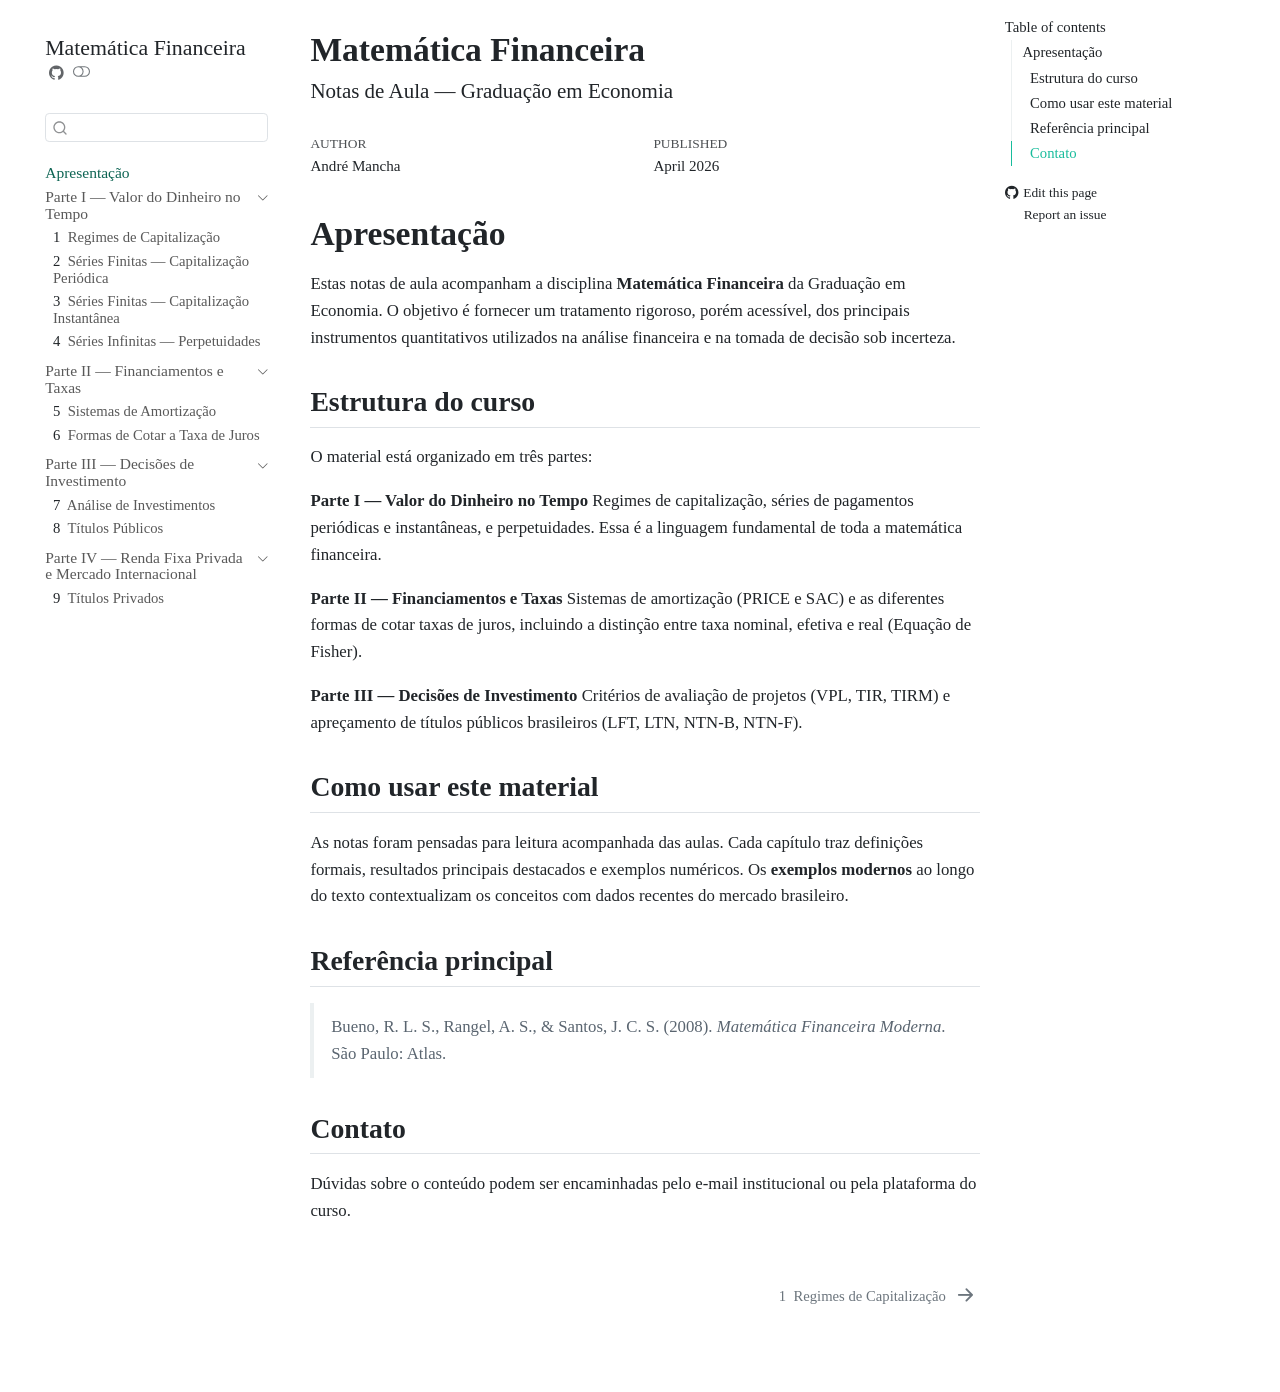
==== commit 9c387076: "Built site for gh-pages" ====
--- a/index.html
+++ b/index.html
@@ -367,6 +367,23 @@
 </li>
       </ul>
   </li>
+        <li class="sidebar-item sidebar-item-section">
+      <div class="sidebar-item-container"> 
+            <a class="sidebar-item-text sidebar-link text-start" data-bs-toggle="collapse" data-bs-target="#quarto-sidebar-section-4" role="navigation" aria-expanded="true">
+ <span class="menu-text">Parte IV — Renda Fixa Privada e Mercado Internacional</span></a>
+          <a class="sidebar-item-toggle text-start" data-bs-toggle="collapse" data-bs-target="#quarto-sidebar-section-4" role="navigation" aria-expanded="true" aria-label="Toggle section">
+            <i class="bi bi-chevron-right ms-2"></i>
+          </a> 
+      </div>
+      <ul id="quarto-sidebar-section-4" class="collapse list-unstyled sidebar-section depth1 show">  
+          <li class="sidebar-item">
+  <div class="sidebar-item-container"> 
+  <a href="./cap09.html" class="sidebar-item-text sidebar-link">
+ <span class="menu-text"><span class="chapter-number">9</span>&nbsp; <span class="chapter-title">Títulos Privados</span></span></a>
+  </div>
+</li>
+      </ul>
+  </li>
     </ul>
     </div>
 </nav>
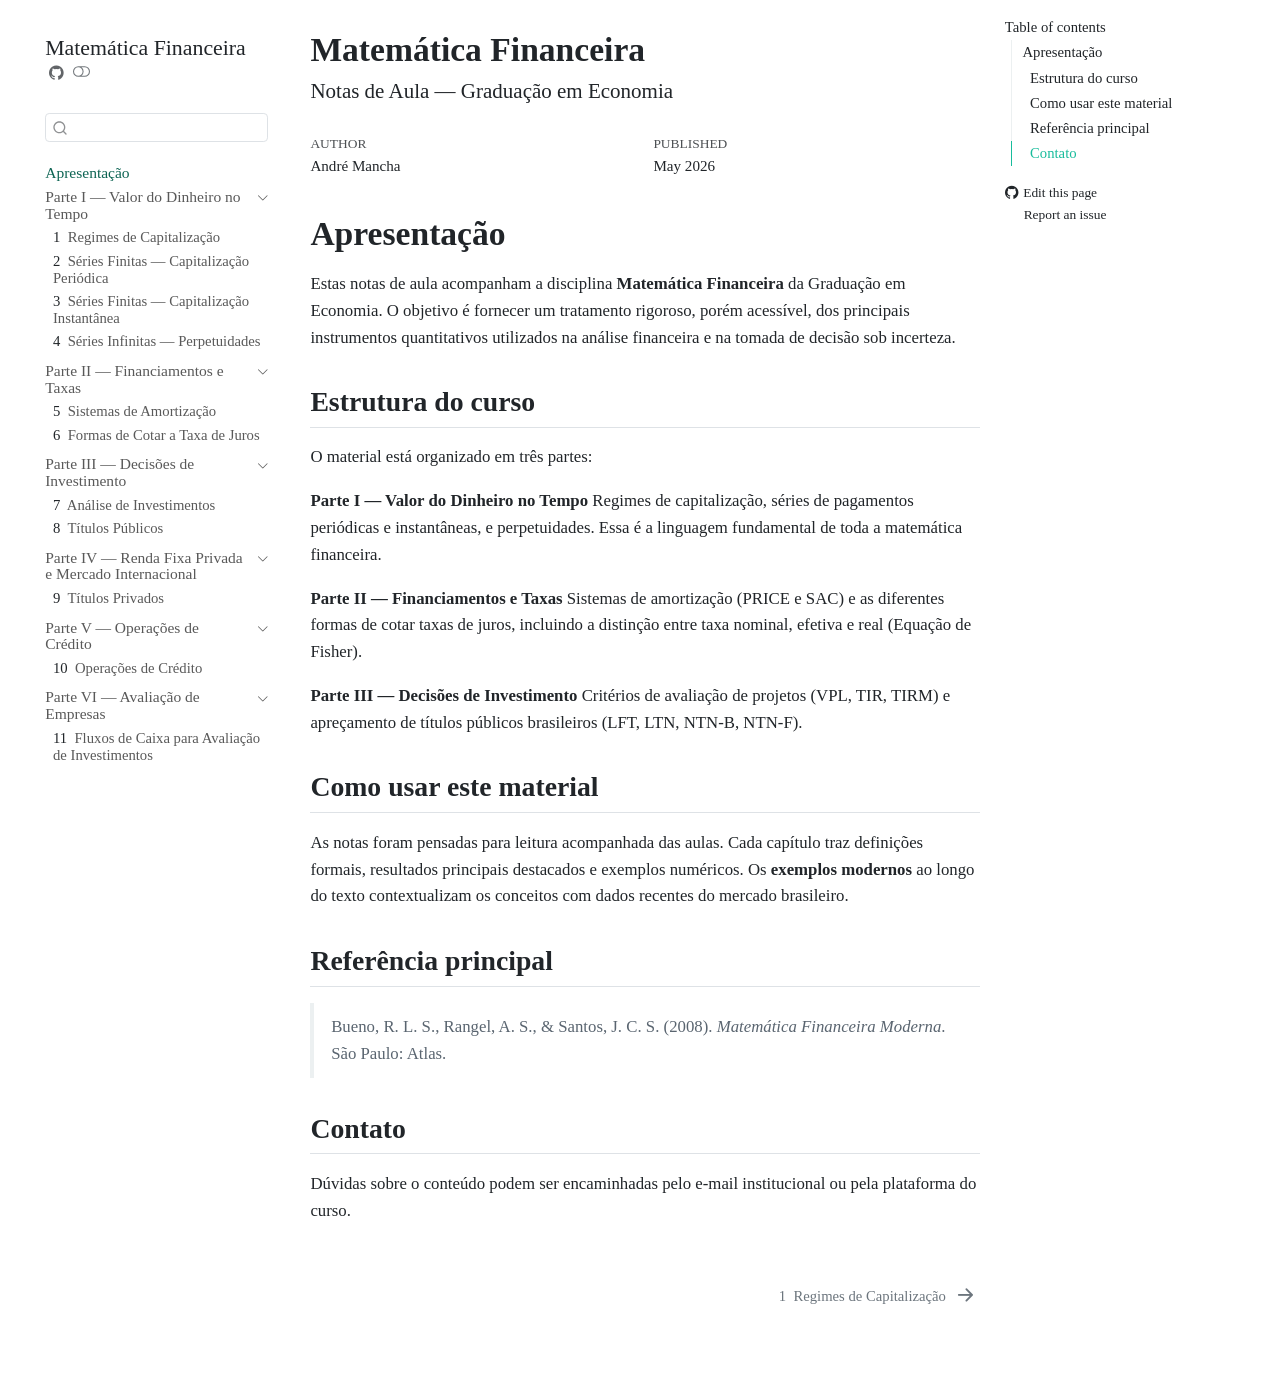
==== commit a6cfadb4: "Built site for gh-pages" ====
--- a/index.html
+++ b/index.html
@@ -384,6 +384,40 @@
 </li>
       </ul>
   </li>
+        <li class="sidebar-item sidebar-item-section">
+      <div class="sidebar-item-container"> 
+            <a class="sidebar-item-text sidebar-link text-start" data-bs-toggle="collapse" data-bs-target="#quarto-sidebar-section-5" role="navigation" aria-expanded="true">
+ <span class="menu-text">Parte V — Operações de Crédito</span></a>
+          <a class="sidebar-item-toggle text-start" data-bs-toggle="collapse" data-bs-target="#quarto-sidebar-section-5" role="navigation" aria-expanded="true" aria-label="Toggle section">
+            <i class="bi bi-chevron-right ms-2"></i>
+          </a> 
+      </div>
+      <ul id="quarto-sidebar-section-5" class="collapse list-unstyled sidebar-section depth1 show">  
+          <li class="sidebar-item">
+  <div class="sidebar-item-container"> 
+  <a href="./cap10.html" class="sidebar-item-text sidebar-link">
+ <span class="menu-text"><span class="chapter-number">10</span>&nbsp; <span class="chapter-title">Operações de Crédito</span></span></a>
+  </div>
+</li>
+      </ul>
+  </li>
+        <li class="sidebar-item sidebar-item-section">
+      <div class="sidebar-item-container"> 
+            <a class="sidebar-item-text sidebar-link text-start" data-bs-toggle="collapse" data-bs-target="#quarto-sidebar-section-6" role="navigation" aria-expanded="true">
+ <span class="menu-text">Parte VI — Avaliação de Empresas</span></a>
+          <a class="sidebar-item-toggle text-start" data-bs-toggle="collapse" data-bs-target="#quarto-sidebar-section-6" role="navigation" aria-expanded="true" aria-label="Toggle section">
+            <i class="bi bi-chevron-right ms-2"></i>
+          </a> 
+      </div>
+      <ul id="quarto-sidebar-section-6" class="collapse list-unstyled sidebar-section depth1 show">  
+          <li class="sidebar-item">
+  <div class="sidebar-item-container"> 
+  <a href="./cap11.html" class="sidebar-item-text sidebar-link">
+ <span class="menu-text"><span class="chapter-number">11</span>&nbsp; <span class="chapter-title">Fluxos de Caixa para Avaliação de Investimentos</span></span></a>
+  </div>
+</li>
+      </ul>
+  </li>
     </ul>
     </div>
 </nav>
@@ -428,7 +462,7 @@
     <div>
     <div class="quarto-title-meta-heading">Published</div>
     <div class="quarto-title-meta-contents">
-      <p class="date">April 2026</p>
+      <p class="date">May 2026</p>
     </div>
   </div>
   
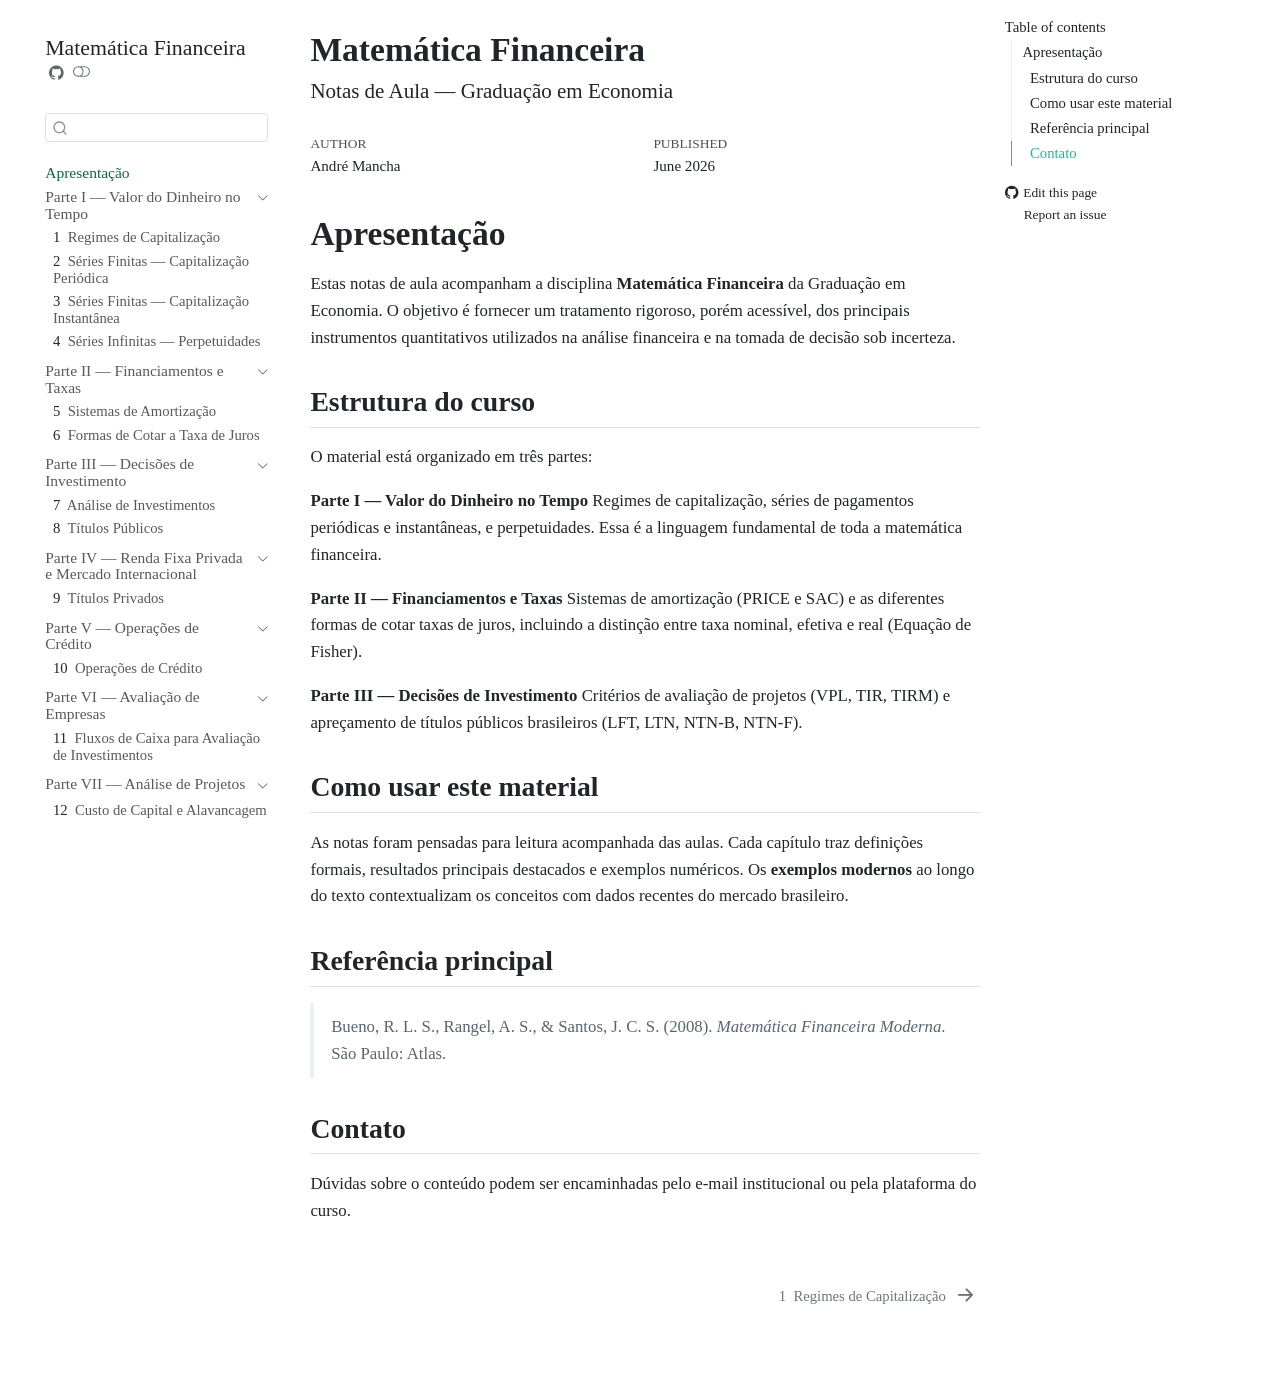
==== commit 100e078c: "Built site for gh-pages" ====
--- a/index.html
+++ b/index.html
@@ -418,6 +418,23 @@
 </li>
       </ul>
   </li>
+        <li class="sidebar-item sidebar-item-section">
+      <div class="sidebar-item-container"> 
+            <a class="sidebar-item-text sidebar-link text-start" data-bs-toggle="collapse" data-bs-target="#quarto-sidebar-section-7" role="navigation" aria-expanded="true">
+ <span class="menu-text">Parte VII — Análise de Projetos</span></a>
+          <a class="sidebar-item-toggle text-start" data-bs-toggle="collapse" data-bs-target="#quarto-sidebar-section-7" role="navigation" aria-expanded="true" aria-label="Toggle section">
+            <i class="bi bi-chevron-right ms-2"></i>
+          </a> 
+      </div>
+      <ul id="quarto-sidebar-section-7" class="collapse list-unstyled sidebar-section depth1 show">  
+          <li class="sidebar-item">
+  <div class="sidebar-item-container"> 
+  <a href="./cap12.html" class="sidebar-item-text sidebar-link">
+ <span class="menu-text"><span class="chapter-number">12</span>&nbsp; <span class="chapter-title">Custo de Capital e Alavancagem</span></span></a>
+  </div>
+</li>
+      </ul>
+  </li>
     </ul>
     </div>
 </nav>
@@ -462,7 +479,7 @@
     <div>
     <div class="quarto-title-meta-heading">Published</div>
     <div class="quarto-title-meta-contents">
-      <p class="date">May 2026</p>
+      <p class="date">June 2026</p>
     </div>
   </div>
   
